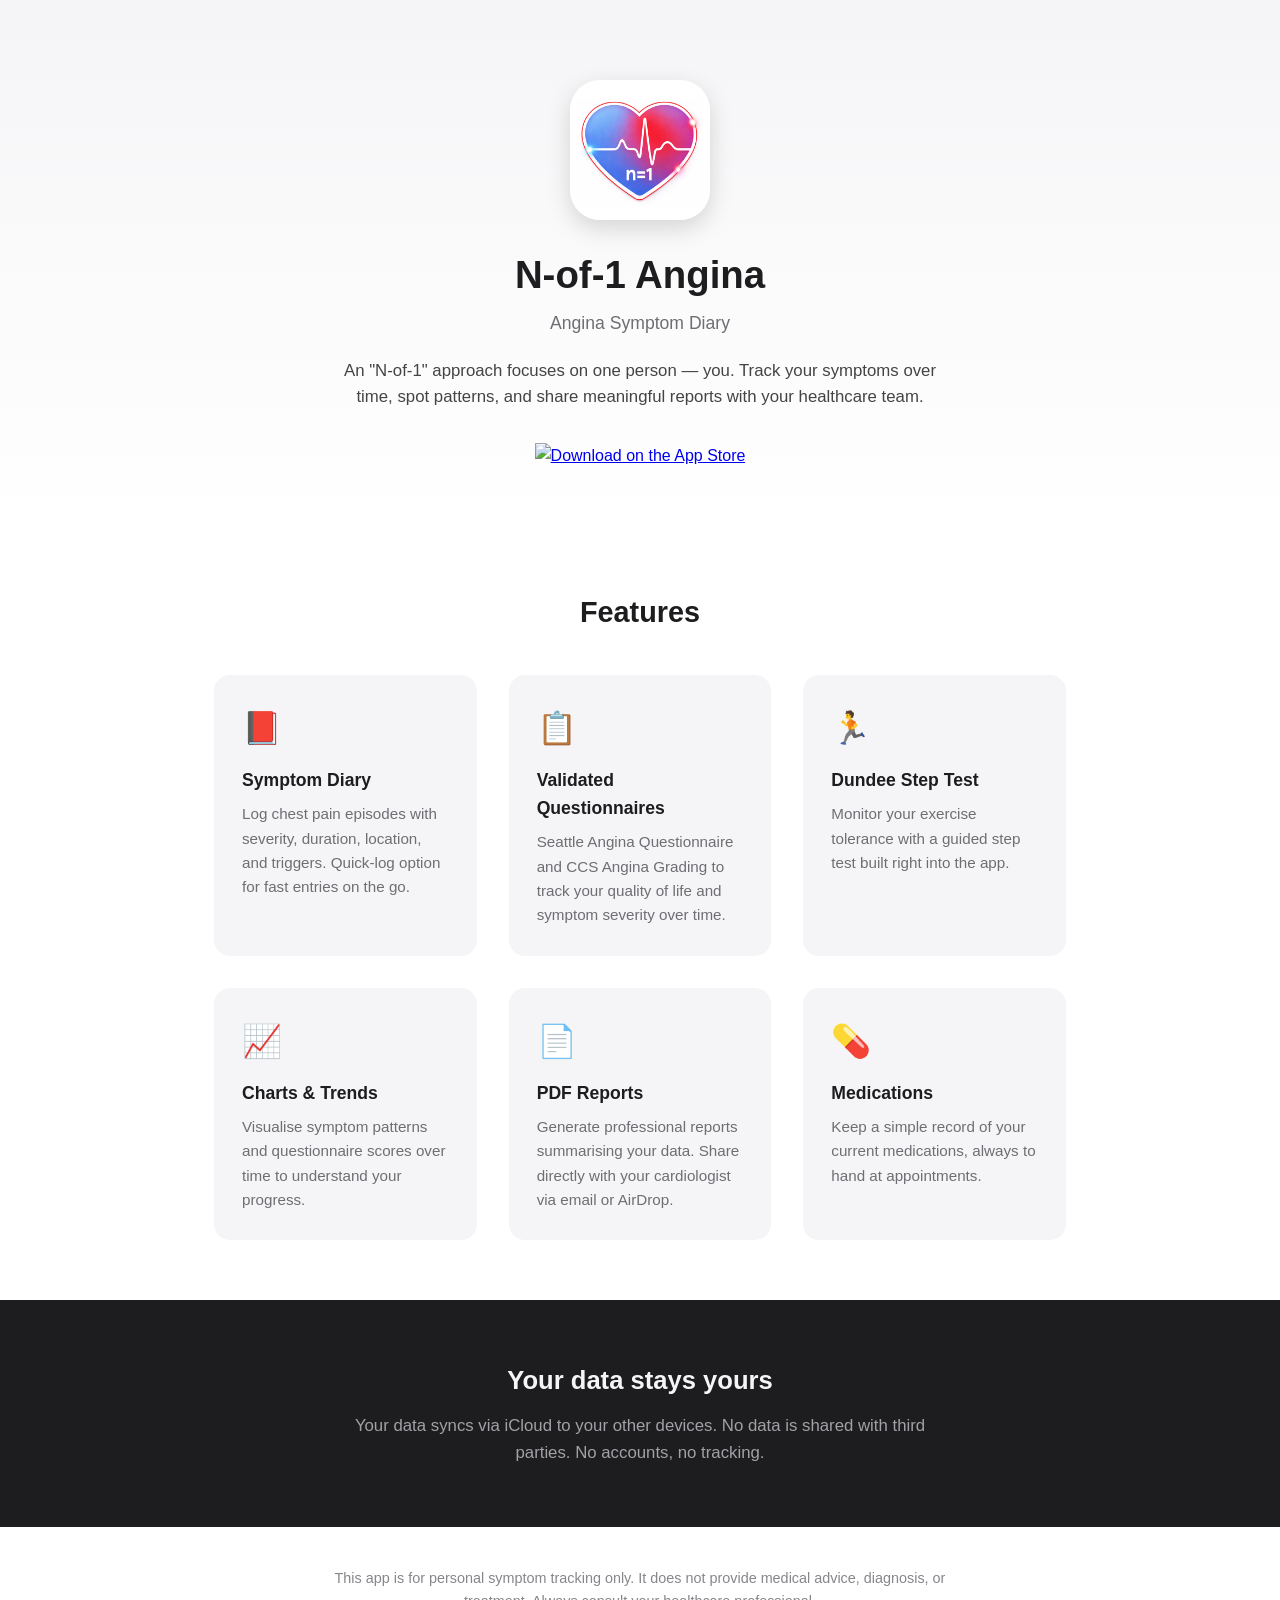
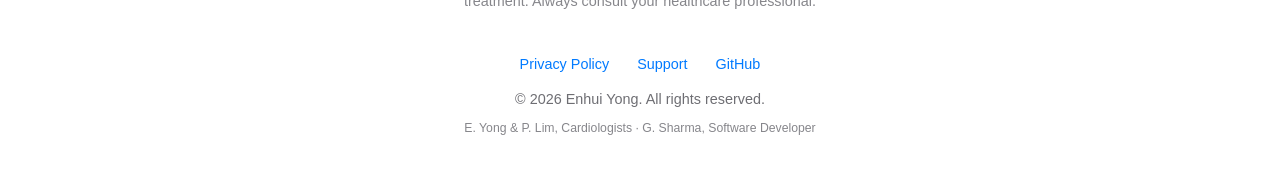
==== docs/index.html @ 5c3c3526 "Add files via upload" ====
<!DOCTYPE html>
<html lang="en">
<head>
    <meta charset="UTF-8">
    <meta name="viewport" content="width=device-width, initial-scale=1.0">
    <title>N-of-1 Angina — Angina Symptom Diary for iOS</title>
    <style>
        * { margin: 0; padding: 0; box-sizing: border-box; }
        body { font-family: -apple-system, BlinkMacSystemFont, "Segoe UI", Roboto, sans-serif; color: #1d1d1f; line-height: 1.6; }

        /* Hero */
        .hero {
            text-align: center;
            padding: 80px 24px 60px;
            background: linear-gradient(180deg, #f5f5f7 0%, #fff 100%);
        }
        .hero .icon {
            width: 140px; height: 140px;
            border-radius: 30px;
            margin: 0 auto 24px;
            overflow: hidden;
            box-shadow: 0 8px 24px rgba(0, 0, 0, 0.15);
        }
        .hero .icon img { width: 100%; height: 100%; object-fit: cover; }
        .hero h1 { font-size: 2.4em; font-weight: 700; margin-bottom: 4px; }
        .hero .tagline { font-size: 1.1em; color: #6e6e73; margin-bottom: 20px; }
        .hero .about { font-size: 1.05em; color: #444; margin-bottom: 32px; max-width: 600px; margin-left: auto; margin-right: auto; }
        .app-store-badge { height: 54px; }
        .app-store-badge img { height: 54px; }

        /* Features */
        .features {
            max-width: 900px;
            margin: 0 auto;
            padding: 60px 24px;
        }
        .features h2 {
            text-align: center;
            font-size: 1.8em;
            margin-bottom: 40px;
        }
        .feature-grid {
            display: grid;
            grid-template-columns: repeat(auto-fit, minmax(250px, 1fr));
            gap: 32px;
        }
        .feature-card {
            background: #f5f5f7;
            border-radius: 16px;
            padding: 28px;
        }
        .feature-card .feature-icon {
            font-size: 2em;
            margin-bottom: 12px;
        }
        .feature-card h3 {
            font-size: 1.1em;
            margin-bottom: 8px;
        }
        .feature-card p {
            font-size: 0.95em;
            color: #6e6e73;
        }

        /* Privacy banner */
        .privacy-section {
            background: #1d1d1f;
            color: #f5f5f7;
            text-align: center;
            padding: 60px 24px;
        }
        .privacy-section h2 {
            font-size: 1.6em;
            margin-bottom: 12px;
        }
        .privacy-section p {
            font-size: 1.05em;
            color: #a1a1a6;
            max-width: 600px;
            margin: 0 auto;
        }

        /* Disclaimer */
        .disclaimer {
            text-align: center;
            padding: 40px 24px 20px;
            max-width: 700px;
            margin: 0 auto;
        }
        .disclaimer p {
            font-size: 0.9em;
            color: #86868b;
        }

        /* Footer */
        footer {
            text-align: center;
            padding: 20px 24px 40px;
            color: #6e6e73;
            font-size: 0.9em;
        }
        footer a { color: #007AFF; text-decoration: none; }
        footer a:hover { text-decoration: underline; }
        .footer-links { margin-bottom: 12px; }
        .footer-links a { margin: 0 12px; }
        .credits { font-size: 0.85em; color: #86868b; margin-top: 8px; }
    </style>
</head>
<body>

    <!-- Hero -->
    <section class="hero">
        <div class="icon">
            <img src="app-icon.png" alt="N-of-1 Angina app icon">
        </div>
        <h1>N-of-1 Angina</h1>
        <p class="tagline">Angina Symptom Diary</p>
        <p class="about">An "N-of-1" approach focuses on one person &mdash; you. Track your symptoms over time, spot patterns, and share meaningful reports with your healthcare team.</p>
        <!-- Replace # with your App Store link once live -->
        <a class="app-store-badge" href="#">
            <img src="https://developer.apple.com/assets/elements/badges/download-on-the-app-store.svg" alt="Download on the App Store">
        </a>
    </section>

    <!-- Features -->
    <section class="features">
        <h2>Features</h2>
        <div class="feature-grid">
            <div class="feature-card">
                <div class="feature-icon">&#128213;</div>
                <h3>Symptom Diary</h3>
                <p>Log chest pain episodes with severity, duration, location, and triggers. Quick-log option for fast entries on the go.</p>
            </div>
            <div class="feature-card">
                <div class="feature-icon">&#128203;</div>
                <h3>Validated Questionnaires</h3>
                <p>Seattle Angina Questionnaire and CCS Angina Grading to track your quality of life and symptom severity over time.</p>
            </div>
            <div class="feature-card">
                <div class="feature-icon">&#127939;</div>
                <h3>Dundee Step Test</h3>
                <p>Monitor your exercise tolerance with a guided step test built right into the app.</p>
            </div>
            <div class="feature-card">
                <div class="feature-icon">&#128200;</div>
                <h3>Charts &amp; Trends</h3>
                <p>Visualise symptom patterns and questionnaire scores over time to understand your progress.</p>
            </div>
            <div class="feature-card">
                <div class="feature-icon">&#128196;</div>
                <h3>PDF Reports</h3>
                <p>Generate professional reports summarising your data. Share directly with your cardiologist via email or AirDrop.</p>
            </div>
            <div class="feature-card">
                <div class="feature-icon">&#128138;</div>
                <h3>Medications</h3>
                <p>Keep a simple record of your current medications, always to hand at appointments.</p>
            </div>
        </div>
    </section>

    <!-- Privacy -->
    <section class="privacy-section">
        <h2>Your data stays yours</h2>
        <p>Your data syncs via iCloud to your other devices. No data is shared with third parties. No accounts, no tracking.</p>
    </section>

    <!-- Disclaimer -->
    <section class="disclaimer">
        <p>This app is for personal symptom tracking only. It does not provide medical advice, diagnosis, or treatment. Always consult your healthcare professional.</p>
    </section>

    <!-- Footer -->
    <footer>
        <div class="footer-links">
            <a href="https://cardiology-in-motion.github.io/nof1-angina/privacy.html">Privacy Policy</a>
            <a href="https://cardiology-in-motion.github.io/nof1-angina/support.html">Support</a>
            <a href="https://github.com/Cardiology-in-Motion/nof1-angina">GitHub</a>
        </div>
        <p>&copy; 2026 Enhui Yong. All rights reserved.</p>
        <p class="credits">E. Yong &amp; P. Lim, Cardiologists &middot; G. Sharma, Software Developer</p>
    </footer>

</body>
</html>
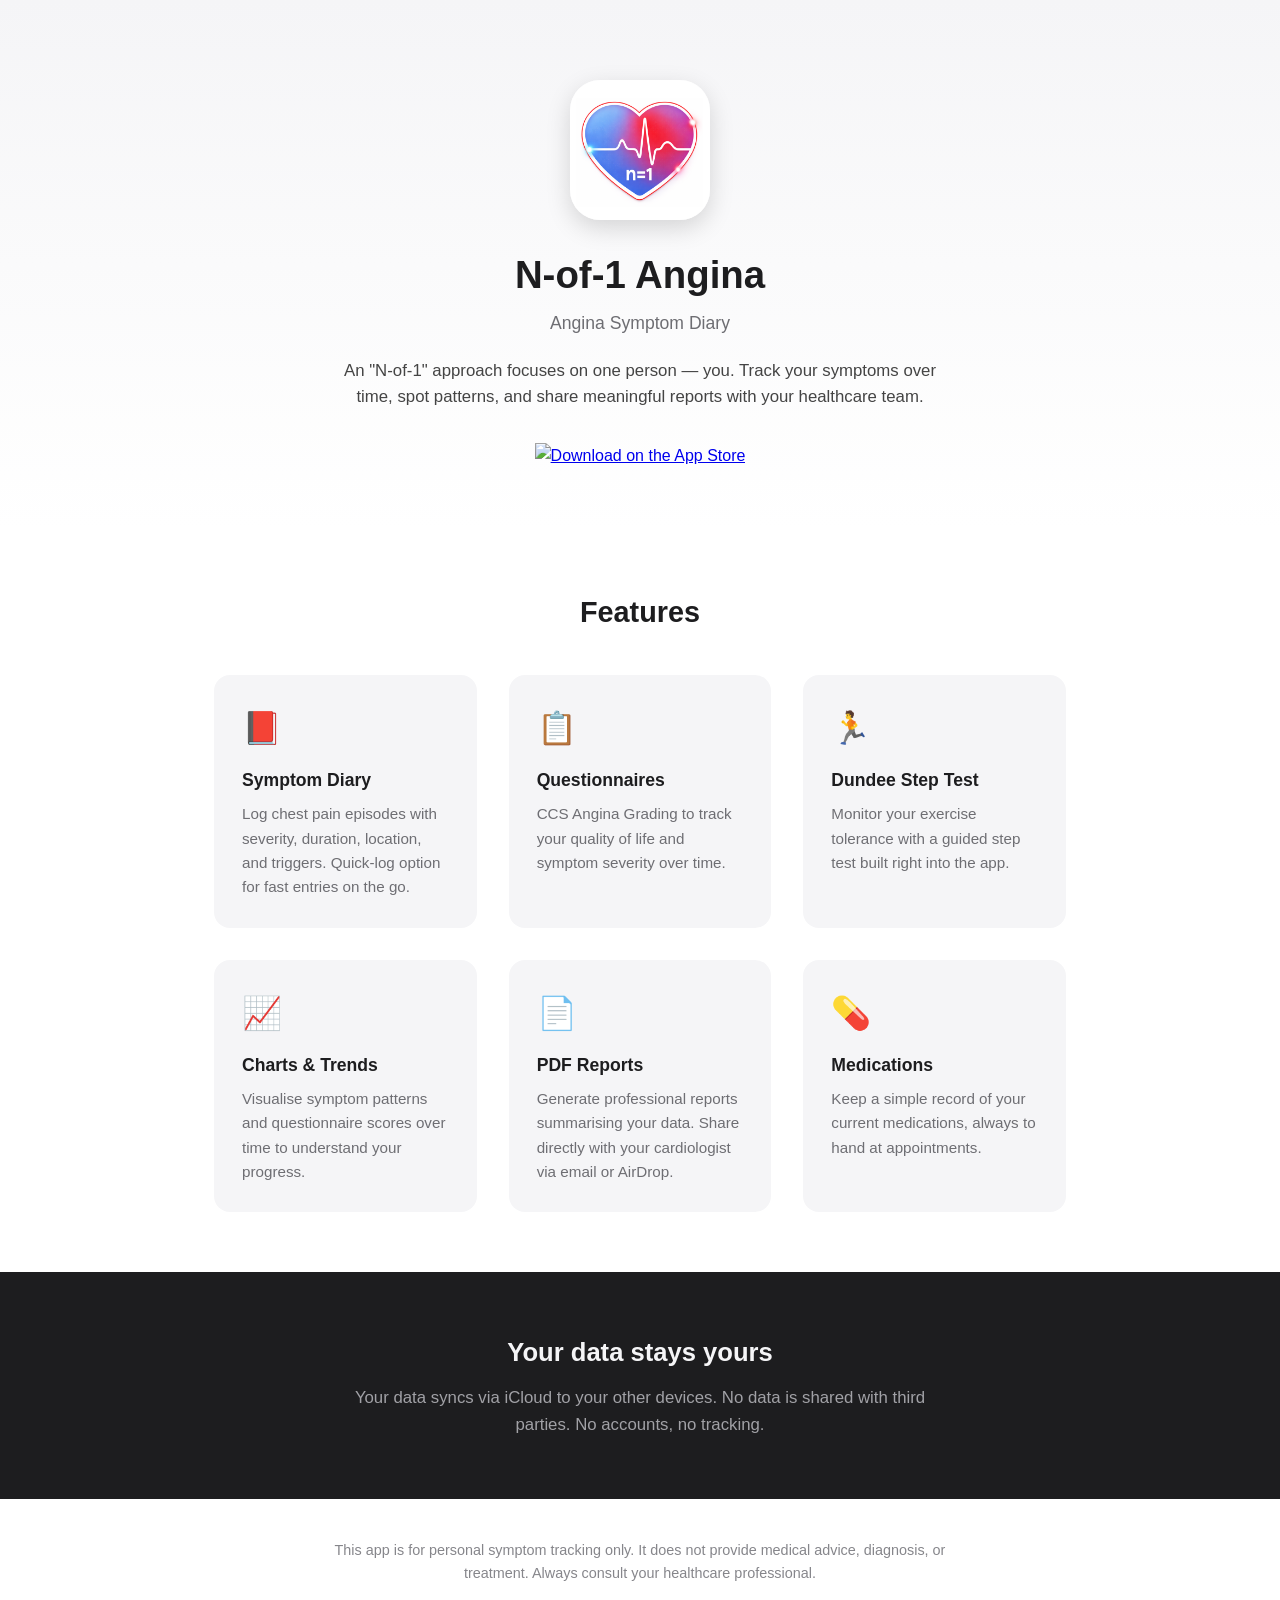
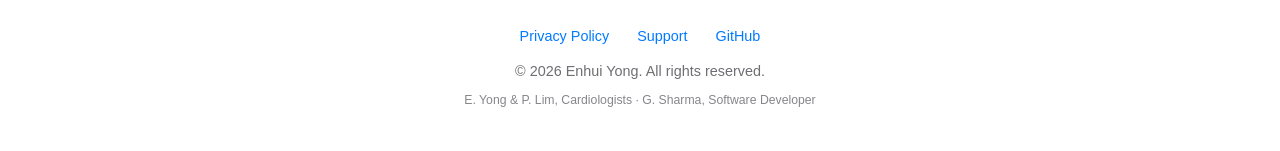
==== commit 6c707f58: "Update index.html" ====
--- a/docs/index.html
+++ b/docs/index.html
@@ -133,8 +133,8 @@
             </div>
             <div class="feature-card">
                 <div class="feature-icon">&#128203;</div>
-                <h3>Validated Questionnaires</h3>
-                <p>Seattle Angina Questionnaire and CCS Angina Grading to track your quality of life and symptom severity over time.</p>
+                <h3>Questionnaires</h3>
+                <p>CCS Angina Grading to track your quality of life and symptom severity over time.</p>
             </div>
             <div class="feature-card">
                 <div class="feature-icon">&#127939;</div>
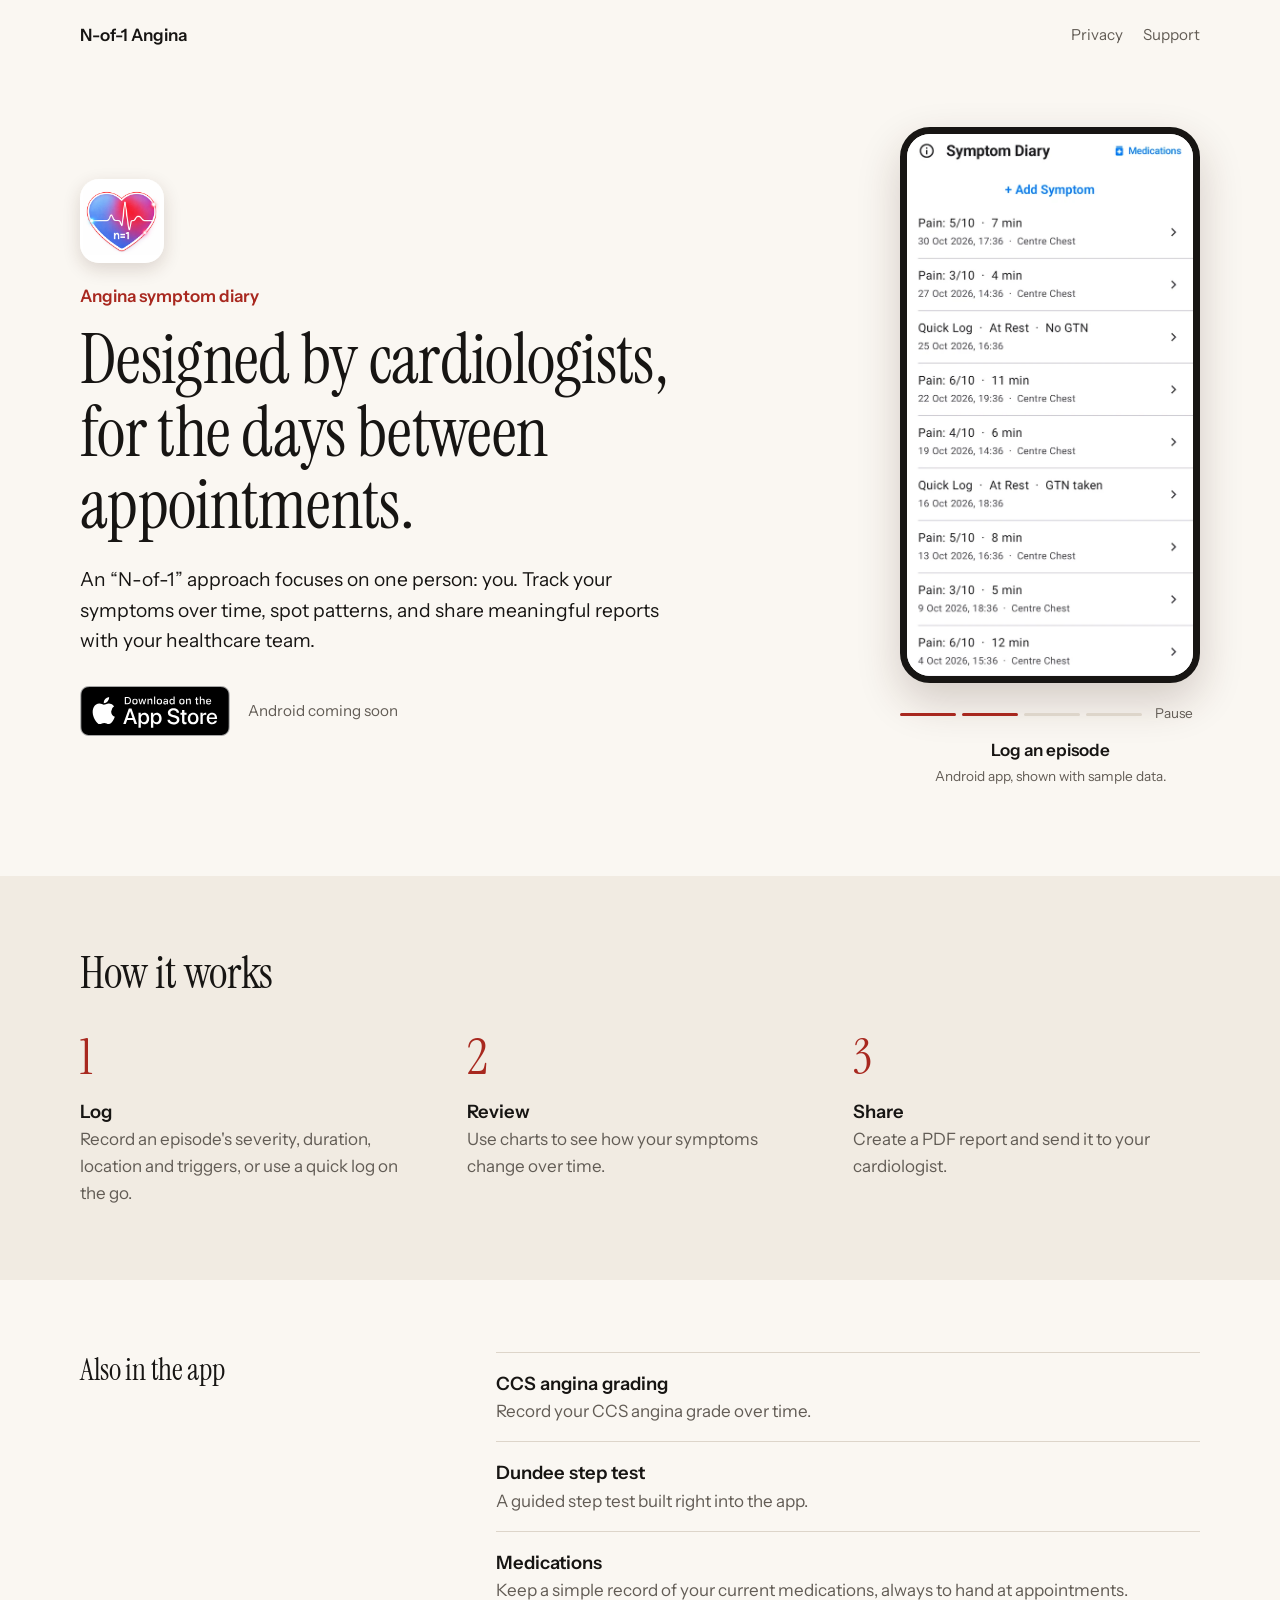
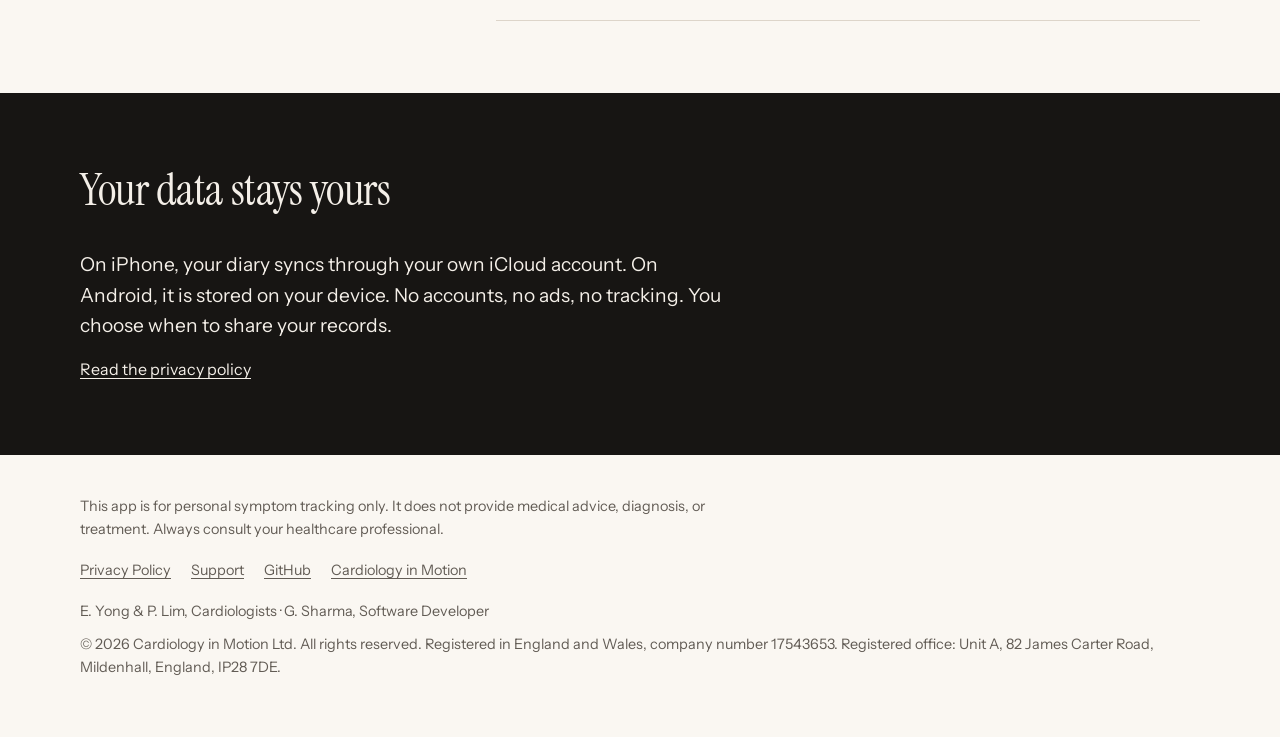
==== commit 876b21bd: "Redesign app site, add company details and email contact Co-Authored-By: Claude Opus 5.5 <noreply@an" ====
--- a/docs/index.html
+++ b/docs/index.html
@@ -1,185 +1,95 @@
-<!DOCTYPE html>
+<!doctype html>
 <html lang="en">
 <head>
-    <meta charset="UTF-8">
-    <meta name="viewport" content="width=device-width, initial-scale=1.0">
-    <title>N-of-1 Angina — Angina Symptom Diary for iOS</title>
-    <style>
-        * { margin: 0; padding: 0; box-sizing: border-box; }
-        body { font-family: -apple-system, BlinkMacSystemFont, "Segoe UI", Roboto, sans-serif; color: #1d1d1f; line-height: 1.6; }
-
-        /* Hero */
-        .hero {
-            text-align: center;
-            padding: 80px 24px 60px;
-            background: linear-gradient(180deg, #f5f5f7 0%, #fff 100%);
-        }
-        .hero .icon {
-            width: 140px; height: 140px;
-            border-radius: 30px;
-            margin: 0 auto 24px;
-            overflow: hidden;
-            box-shadow: 0 8px 24px rgba(0, 0, 0, 0.15);
-        }
-        .hero .icon img { width: 100%; height: 100%; object-fit: cover; }
-        .hero h1 { font-size: 2.4em; font-weight: 700; margin-bottom: 4px; }
-        .hero .tagline { font-size: 1.1em; color: #6e6e73; margin-bottom: 20px; }
-        .hero .about { font-size: 1.05em; color: #444; margin-bottom: 32px; max-width: 600px; margin-left: auto; margin-right: auto; }
-        .app-store-badge { height: 54px; }
-        .app-store-badge img { height: 54px; }
-
-        /* Features */
-        .features {
-            max-width: 900px;
-            margin: 0 auto;
-            padding: 60px 24px;
-        }
-        .features h2 {
-            text-align: center;
-            font-size: 1.8em;
-            margin-bottom: 40px;
-        }
-        .feature-grid {
-            display: grid;
-            grid-template-columns: repeat(auto-fit, minmax(250px, 1fr));
-            gap: 32px;
-        }
-        .feature-card {
-            background: #f5f5f7;
-            border-radius: 16px;
-            padding: 28px;
-        }
-        .feature-card .feature-icon {
-            font-size: 2em;
-            margin-bottom: 12px;
-        }
-        .feature-card h3 {
-            font-size: 1.1em;
-            margin-bottom: 8px;
-        }
-        .feature-card p {
-            font-size: 0.95em;
-            color: #6e6e73;
-        }
-
-        /* Privacy banner */
-        .privacy-section {
-            background: #1d1d1f;
-            color: #f5f5f7;
-            text-align: center;
-            padding: 60px 24px;
-        }
-        .privacy-section h2 {
-            font-size: 1.6em;
-            margin-bottom: 12px;
-        }
-        .privacy-section p {
-            font-size: 1.05em;
-            color: #a1a1a6;
-            max-width: 600px;
-            margin: 0 auto;
-        }
-
-        /* Disclaimer */
-        .disclaimer {
-            text-align: center;
-            padding: 40px 24px 20px;
-            max-width: 700px;
-            margin: 0 auto;
-        }
-        .disclaimer p {
-            font-size: 0.9em;
-            color: #86868b;
-        }
-
-        /* Footer */
-        footer {
-            text-align: center;
-            padding: 20px 24px 40px;
-            color: #6e6e73;
-            font-size: 0.9em;
-        }
-        footer a { color: #007AFF; text-decoration: none; }
-        footer a:hover { text-decoration: underline; }
-        .footer-links { margin-bottom: 12px; }
-        .footer-links a { margin: 0 12px; }
-        .credits { font-size: 0.85em; color: #86868b; margin-top: 8px; }
-    </style>
+  <meta charset="utf-8">
+  <meta name="viewport" content="width=device-width, initial-scale=1">
+  <title>N-of-1 Angina — Angina Symptom Diary</title>
+  <meta name="description" content="An angina symptom diary designed by cardiologists. Track your symptoms, spot patterns, and share a clear report with your healthcare team.">
+  <meta name="theme-color" content="#faf7f2" media="(prefers-color-scheme: light)">
+  <meta name="theme-color" content="#151311" media="(prefers-color-scheme: dark)">
+  <link rel="icon" type="image/png" href="assets/favicon.png">
+  <link rel="apple-touch-icon" href="assets/apple-touch-icon.png">
+  <link rel="preload" href="assets/fonts/instrument-serif.woff2" as="font" type="font/woff2" crossorigin>
+  <link rel="stylesheet" href="assets/site.css">
 </head>
 <body>
+  <a class="skip" href="#main">Skip to content</a>
 
-    <!-- Hero -->
-    <section class="hero">
-        <div class="icon">
-            <img src="app-icon.png" alt="N-of-1 Angina app icon">
+  <header class="bar wrap">
+    <a class="name" href="./">N-of-1 Angina</a>
+    <nav aria-label="Main">
+      <a href="privacy.html">Privacy</a>
+      <a href="support.html">Support</a>
+    </nav>
+  </header>
+
+  <main id="main">
+    <section class="hero wrap">
+      <div>
+        <img class="hero-icon" src="assets/app-icon-560.png" width="84" height="84" alt="N-of-1 Angina app icon: a heart with a heartbeat line, marked n=1">
+        <p class="eyebrow">Angina symptom diary</p>
+        <h1>Designed by cardiologists, for the days between appointments.</h1>
+        <p class="lede">An “N-of-1” approach focuses on one person: you. Track your symptoms over time, spot patterns, and share meaningful reports with your healthcare team.</p>
+        <div class="actions">
+          <a href="https://apps.apple.com/app/id6759605018"><img class="badge" src="assets/app-store-badge.svg" width="150" height="50" alt="Download on the App Store"></a>
+          <span class="soon">Android coming soon</span>
         </div>
-        <h1>N-of-1 Angina</h1>
-        <p class="tagline">Angina Symptom Diary</p>
-        <p class="about">An "N-of-1" approach focuses on one person &mdash; you. Track your symptoms over time, spot patterns, and share meaningful reports with your healthcare team.</p>
-        <!-- Replace # with your App Store link once live -->
-        <a class="app-store-badge" href="#">
-            <img src="https://developer.apple.com/assets/elements/badges/download-on-the-app-store.svg" alt="Download on the App Store">
-        </a>
+      </div>
+      <div class="gallery">
+        <div class="phone">
+          <div class="slides" tabindex="0" role="group" aria-label="App screens">
+            <img src="assets/screens/diary.webp" width="600" height="1137" data-caption="Your symptom diary" alt="The Symptom Diary screen, listing episodes with pain score, duration and location">
+            <img src="assets/screens/add-symptom.webp" width="600" height="1137" data-caption="Log an episode" alt="The Add Symptom screen, with choices for severity, location and quality of pain">
+            <img src="assets/screens/charts.webp" width="600" height="1137" data-caption="See your symptom trends" alt="The Symptom Trends screen, with charts of episodes per week and pain severity">
+            <img src="assets/screens/report.webp" width="600" height="1137" data-caption="Share a PDF report" alt="A PDF symptom report with a summary, medications and diary entries">
+          </div>
+        </div>
+        <div class="controls"><button class="toggle" type="button">Pause</button></div>
+        <p class="slide-caption">Your symptom diary</p>
+        <p class="caption">Android app, shown with sample data.</p>
+      </div>
     </section>
 
-    <!-- Features -->
-    <section class="features">
-        <h2>Features</h2>
-        <div class="feature-grid">
-            <div class="feature-card">
-                <div class="feature-icon">&#128213;</div>
-                <h3>Symptom Diary</h3>
-                <p>Log chest pain episodes with severity, duration, location, and triggers. Quick-log option for fast entries on the go.</p>
-            </div>
-            <div class="feature-card">
-                <div class="feature-icon">&#128203;</div>
-                <h3>Questionnaires</h3>
-                <p>CCS Angina Grading to track your quality of life and symptom severity over time.</p>
-            </div>
-            <div class="feature-card">
-                <div class="feature-icon">&#127939;</div>
-                <h3>Dundee Step Test</h3>
-                <p>Monitor your exercise tolerance with a guided step test built right into the app.</p>
-            </div>
-            <div class="feature-card">
-                <div class="feature-icon">&#128200;</div>
-                <h3>Charts &amp; Trends</h3>
-                <p>Visualise symptom patterns and questionnaire scores over time to understand your progress.</p>
-            </div>
-            <div class="feature-card">
-                <div class="feature-icon">&#128196;</div>
-                <h3>PDF Reports</h3>
-                <p>Generate professional reports summarising your data. Share directly with your cardiologist via email or AirDrop.</p>
-            </div>
-            <div class="feature-card">
-                <div class="feature-icon">&#128138;</div>
-                <h3>Medications</h3>
-                <p>Keep a simple record of your current medications, always to hand at appointments.</p>
-            </div>
-        </div>
+    <section class="steps" aria-labelledby="steps-title">
+      <div class="wrap">
+        <h2 id="steps-title">How it works</h2>
+        <ol>
+          <li><strong>Log</strong> Record an episode's severity, duration, location and triggers, or use a quick log on the go.</li>
+          <li><strong>Review</strong> Use charts to see how your symptoms change over time.</li>
+          <li><strong>Share</strong> Create a PDF report and send it to your cardiologist.</li>
+        </ol>
+      </div>
     </section>
 
-    <!-- Privacy -->
-    <section class="privacy-section">
-        <h2>Your data stays yours</h2>
-        <p>Your data syncs via iCloud to your other devices. No data is shared with third parties. No accounts, no tracking.</p>
+    <section class="wrap split" aria-labelledby="more-title">
+      <h2 id="more-title">Also in the app</h2>
+      <ul class="features">
+        <li><strong>CCS angina grading</strong> Record your CCS angina grade over time.</li>
+        <li><strong>Dundee step test</strong> A guided step test built right into the app.</li>
+        <li><strong>Medications</strong> Keep a simple record of your current medications, always to hand at appointments.</li>
+      </ul>
     </section>
 
-    <!-- Disclaimer -->
-    <section class="disclaimer">
-        <p>This app is for personal symptom tracking only. It does not provide medical advice, diagnosis, or treatment. Always consult your healthcare professional.</p>
+    <section class="privacy" aria-labelledby="privacy-title">
+      <div class="wrap">
+        <h2 id="privacy-title">Your data stays yours</h2>
+        <p>On iPhone, your diary syncs through your own iCloud account. On Android, it is stored on your device. No accounts, no ads, no tracking. You choose when to share your records.</p>
+        <p><a href="privacy.html">Read the privacy policy</a></p>
+      </div>
     </section>
+  </main>
 
-    <!-- Footer -->
-    <footer>
-        <div class="footer-links">
-            <a href="https://cardiology-in-motion.github.io/nof1-angina/privacy.html">Privacy Policy</a>
-            <a href="https://cardiology-in-motion.github.io/nof1-angina/support.html">Support</a>
-            <a href="https://github.com/Cardiology-in-Motion/nof1-angina">GitHub</a>
-        </div>
-        <p>&copy; 2026 Enhui Yong. All rights reserved.</p>
-        <p class="credits">E. Yong &amp; P. Lim, Cardiologists &middot; G. Sharma, Software Developer</p>
-    </footer>
-
+  <footer class="wrap">
+    <p class="disclaimer">This app is for personal symptom tracking only. It does not provide medical advice, diagnosis, or treatment. Always consult your healthcare professional.</p>
+    <p class="footer-links">
+      <a href="privacy.html">Privacy Policy</a>
+      <a href="support.html">Support</a>
+      <a href="https://github.com/Cardiology-in-Motion/nof1-angina">GitHub</a>
+      <a href="https://cardiology-in-motion.github.io/">Cardiology in Motion</a>
+    </p>
+    <p>E. Yong &amp; P. Lim, Cardiologists · G. Sharma, Software Developer</p>
+    <p class="legal">© 2026 Cardiology in Motion Ltd. All rights reserved. Registered in England and Wales, company number 17543653. Registered office: Unit A, 82 James Carter Road, Mildenhall, England, IP28 7DE.</p>
+  </footer>
+  <script src="assets/gallery.js"></script>
 </body>
 </html>
--- a/docs/assets/site.css
+++ b/docs/assets/site.css
@@ -0,0 +1,137 @@
+@font-face {
+  font-family: "Instrument Serif";
+  src: url("fonts/instrument-serif.woff2") format("woff2");
+  font-display: swap;
+}
+@font-face {
+  font-family: "Instrument Sans";
+  src: url("fonts/instrument-sans.woff2") format("woff2");
+  font-weight: 400 700;
+  font-display: swap;
+}
+
+:root {
+  color-scheme: light dark;
+  --paper: #faf7f2;
+  --panel: #f1ebe2;
+  --ink: #171513;
+  --muted: #625c55;
+  --line: #ddd5ca;
+  --accent: #a8281f;
+  --band: #171513;
+  --on-band: #f4efe8;
+}
+@media (prefers-color-scheme: dark) {
+  :root {
+    --paper: #151311;
+    --panel: #1f1c19;
+    --ink: #f4efe8;
+    --muted: #aaa298;
+    --line: #38332e;
+    --accent: #f0857a;
+    --band: #2a2520;
+  }
+}
+
+* { box-sizing: border-box; }
+body {
+  margin: 0;
+  background: var(--paper);
+  color: var(--ink);
+  font: 400 1.0625rem/1.6 "Instrument Sans", -apple-system, BlinkMacSystemFont, "Segoe UI", Roboto, sans-serif;
+  -webkit-font-smoothing: antialiased;
+  overflow-wrap: anywhere;
+}
+h1, h2 { font-family: "Instrument Serif", Georgia, serif; font-weight: 400; letter-spacing: -0.01em; }
+img { display: block; max-width: 100%; height: auto; }
+a { color: inherit; text-underline-offset: 3px; }
+a:hover { color: var(--accent); }
+:focus-visible { outline: 2px solid var(--accent); outline-offset: 3px; border-radius: 2px; }
+
+/* Home page */
+.wrap { width: min(1120px, 100% - 32px); margin-inline: auto; }
+@media (min-width: 720px) { .wrap { width: min(1120px, 100% - 80px); } }
+
+.skip { position: absolute; left: -999px; }
+.skip:focus { left: 16px; top: 16px; padding: 8px 12px; background: var(--ink); color: var(--paper); z-index: 1; }
+
+.bar { display: flex; justify-content: space-between; align-items: center; gap: 16px; padding-block: 22px; }
+.name { font-weight: 600; text-decoration: none; }
+.bar nav { display: flex; gap: 20px; font-size: 0.95rem; }
+.bar nav a { text-decoration: none; color: var(--muted); }
+.bar nav a:hover { color: var(--accent); }
+
+.hero {
+  display: grid;
+  grid-template-columns: 1.5fr 1fr;
+  align-items: center;
+  gap: 56px;
+  padding-block: 56px 88px;
+}
+.eyebrow { margin: 0 0 14px; color: var(--accent); font-weight: 600; }
+.hero h1 { margin: 0; font-size: clamp(2.6rem, 5.4vw, 4.4rem); line-height: 1.05; text-wrap: balance; }
+.lede { margin: 22px 0 0; font-size: 1.2rem; max-width: 32em; }
+.actions { display: flex; flex-wrap: wrap; align-items: center; gap: 12px 18px; margin-top: 30px; }
+.badge { width: 150px; height: 50px; }
+.soon { color: var(--muted); font-size: 0.95rem; }
+.hero-icon { width: 84px; border-radius: 22.5%; margin-bottom: 20px; box-shadow: 0 6px 18px rgba(60, 30, 20, 0.16); }
+.gallery { width: min(300px, 100%); justify-self: end; text-align: center; }
+.phone { overflow: hidden; background: #fff; border: 7px solid #171513; border-radius: 30px; box-shadow: 0 18px 44px rgba(60, 30, 20, 0.2); }
+.slides { display: flex; overflow-x: auto; scroll-snap-type: x mandatory; scrollbar-width: none; }
+.slides::-webkit-scrollbar { display: none; }
+.slides img { flex: 0 0 100%; width: 100%; scroll-snap-align: start; }
+.controls { display: none; align-items: center; gap: 6px; margin-top: 12px; }
+.gallery.ready .controls { display: flex; }
+.segment { flex: 1; padding: 12px 0; border: 0; background: none; cursor: pointer; }
+.segment span { display: block; height: 3px; border-radius: 2px; background: linear-gradient(var(--accent), var(--accent)) no-repeat left / 0 100%, var(--line); }
+.segment.done span { background-size: 100% 100%; }
+.segment.active span { animation: fill 4.5s linear forwards; }
+.gallery.paused .segment.active span { animation-play-state: paused; }
+@keyframes fill { from { background-size: 0 100%, auto; } to { background-size: 100% 100%, auto; } }
+.toggle { min-width: 52px; padding: 8px 4px; border: 0; background: none; color: var(--muted); font: inherit; font-size: 0.85rem; cursor: pointer; }
+.toggle:hover { color: var(--accent); }
+.slide-caption { margin: 4px 0 0; font-weight: 600; }
+.caption { margin: 2px 0 0; color: var(--muted); font-size: 0.85rem; }
+
+.steps { background: var(--panel); padding-block: 72px; }
+.steps h2, .privacy h2 { margin: 0 0 32px; font-size: clamp(2rem, 4vw, 2.8rem); line-height: 1.15; }
+.steps ol { display: grid; grid-template-columns: repeat(3, 1fr); gap: 40px; margin: 0; padding: 0; list-style: none; counter-reset: step; color: var(--muted); }
+.steps li { counter-increment: step; }
+.steps li::before { content: counter(step); display: block; font: 400 3.2rem/1 "Instrument Serif", Georgia, serif; color: var(--accent); margin-bottom: 14px; }
+.steps strong, .features strong { display: block; font-weight: 600; color: var(--ink); font-size: 1.15rem; }
+
+.split { display: grid; grid-template-columns: 1fr 2fr; gap: 16px 64px; padding-block: 72px; }
+.split h2 { margin: 0; font-size: 1.9rem; line-height: 1.2; }
+.features { margin: 0; padding: 0; list-style: none; color: var(--muted); }
+.features li { padding-block: 16px; border-top: 1px solid var(--line); }
+.features li:last-child { border-bottom: 1px solid var(--line); }
+
+.privacy { background: var(--band); color: var(--on-band); padding-block: 72px; }
+.privacy p { margin: 0 0 16px; max-width: 34em; font-size: 1.2rem; }
+.privacy p:last-child { margin-bottom: 0; font-size: 1rem; }
+
+footer { padding-block: 40px 48px; color: var(--muted); font-size: 0.9rem; }
+footer p { margin: 0 0 10px; }
+.disclaimer { max-width: 44em; }
+.footer-links { display: flex; flex-wrap: wrap; gap: 6px 20px; margin-block: 18px; }
+
+@media (max-width: 820px) {
+  .hero { grid-template-columns: 1fr; gap: 36px; padding-block: 24px 56px; }
+  .gallery { justify-self: center; width: min(280px, 85%); }
+  .steps, .privacy { padding-block: 56px; }
+  .steps ol, .split { grid-template-columns: 1fr; }
+  .steps ol { gap: 28px; }
+  .split { padding-block: 56px; }
+}
+
+/* Privacy and support pages */
+.doc { max-width: 720px; margin-inline: auto; padding: 32px 16px 48px; }
+.doc h1 { font-size: 2.7rem; line-height: 1.1; margin: 0 0 12px; }
+.doc h2 { font-size: 1.7rem; line-height: 1.2; margin: 1.6em 0 0.3em; }
+.doc h3 { font-size: 1.1rem; font-weight: 600; margin: 1.4em 0 0.2em; }
+.doc a { color: var(--accent); }
+.updated, .nav, .company { color: var(--muted); }
+.updated { font-size: 0.9rem; }
+.app-info { background: var(--panel); padding: 16px 18px; border-radius: 12px; margin-block: 20px 24px; }
+.nav { margin-top: 2.5em; font-size: 0.95rem; }
+.company { font-size: 0.85rem; }
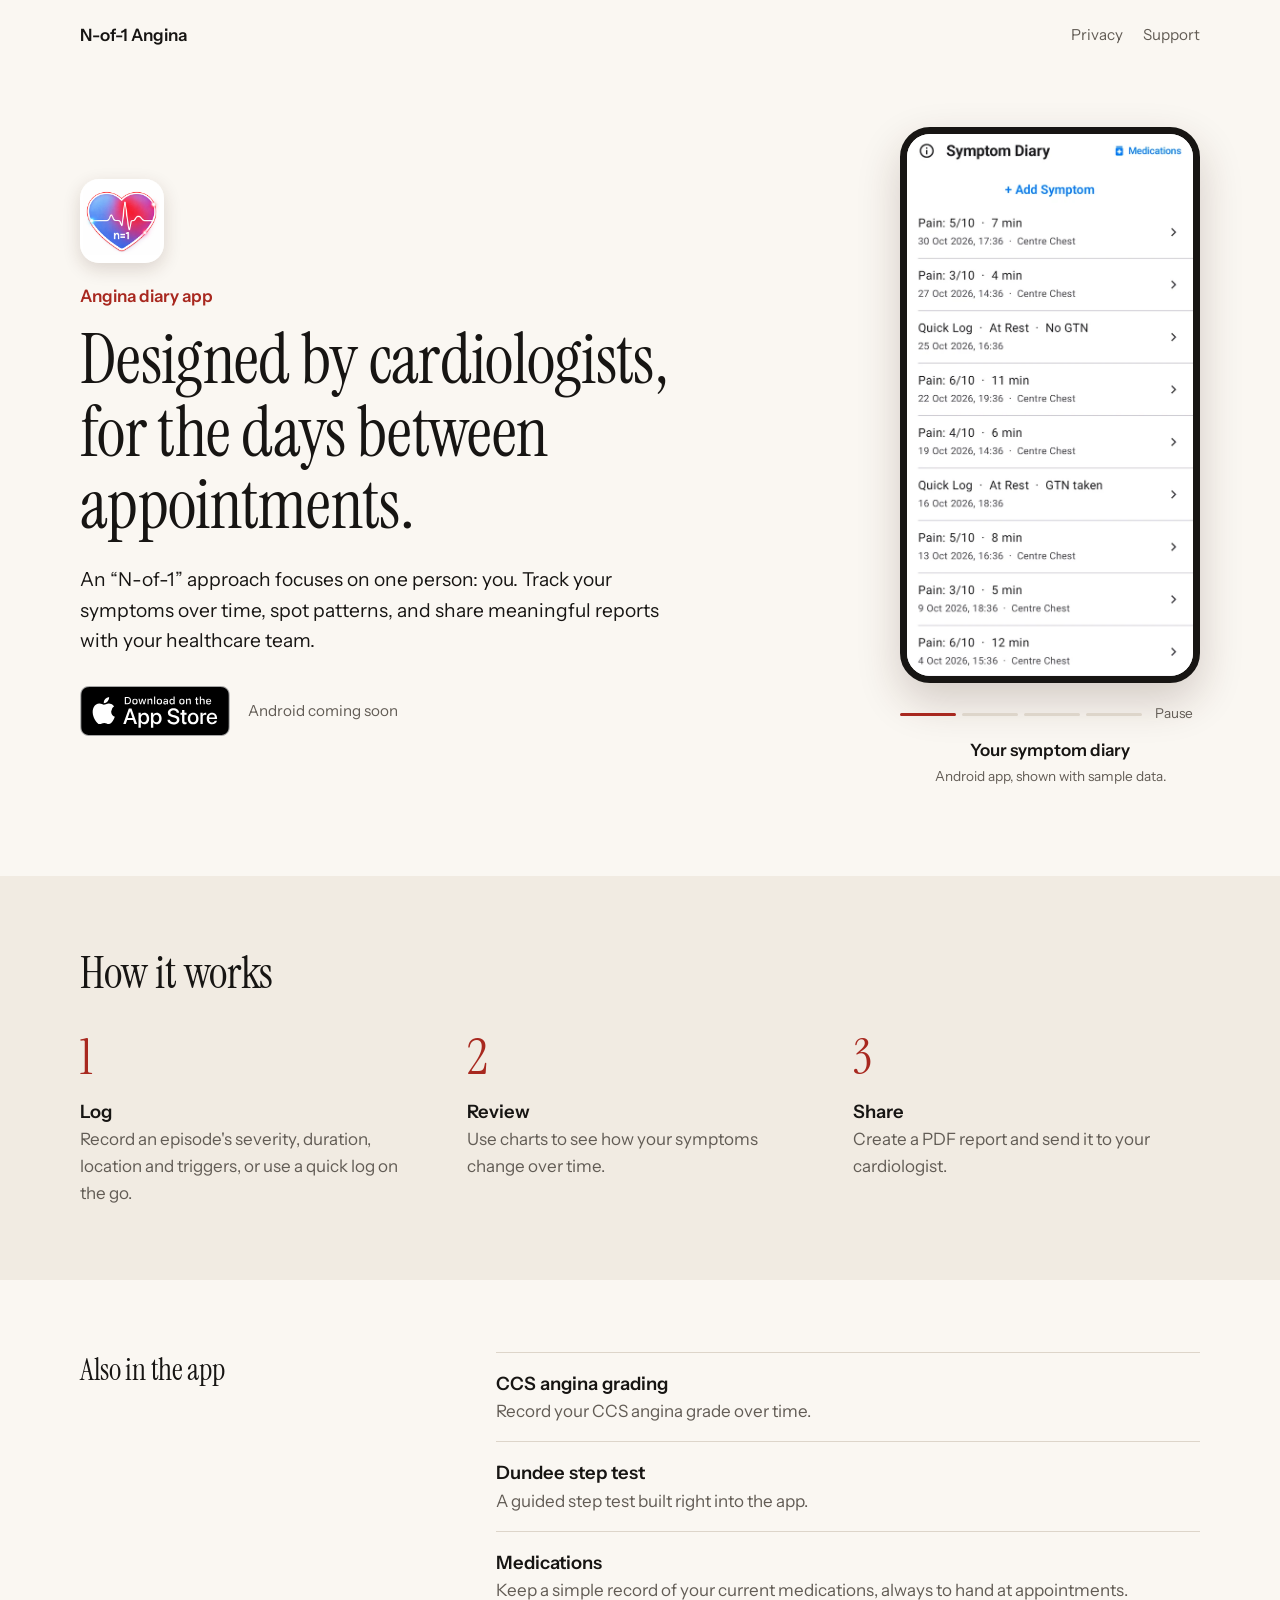
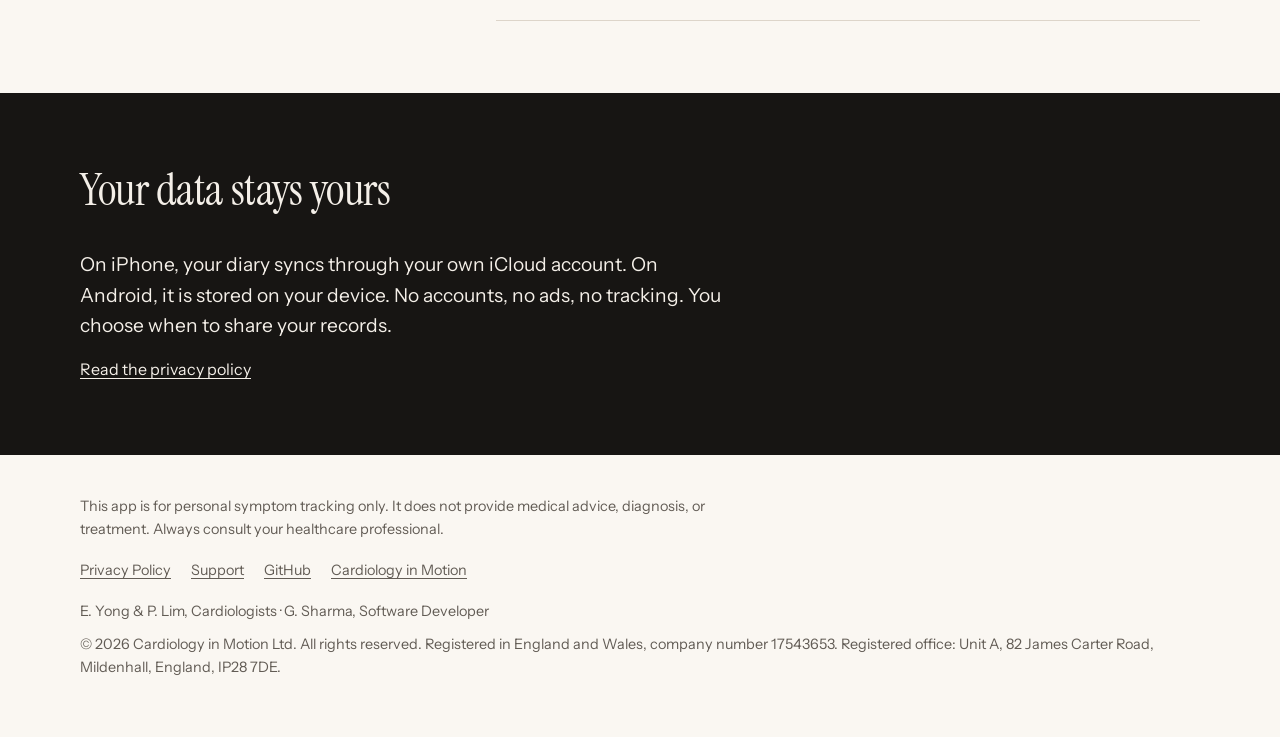
==== commit 5c83a114: "Improve search wording and add app details Co-Authored-By: Claude Opus 5.5 <noreply@anthropic.com>" ====
--- a/docs/index.html
+++ b/docs/index.html
@@ -3,14 +3,39 @@
 <head>
   <meta charset="utf-8">
   <meta name="viewport" content="width=device-width, initial-scale=1">
-  <title>N-of-1 Angina — Angina Symptom Diary</title>
-  <meta name="description" content="An angina symptom diary designed by cardiologists. Track your symptoms, spot patterns, and share a clear report with your healthcare team.">
+  <title>N-of-1 Angina — Angina Diary App for iPhone</title>
+  <meta name="description" content="A free angina diary app for iPhone, designed by cardiologists. Track your angina symptoms, spot patterns, and share a clear report with your healthcare team. Android coming soon.">
   <meta name="theme-color" content="#faf7f2" media="(prefers-color-scheme: light)">
   <meta name="theme-color" content="#151311" media="(prefers-color-scheme: dark)">
+  <link rel="canonical" href="https://cardiology-in-motion.github.io/nof1-angina/">
   <link rel="icon" type="image/png" href="assets/favicon.png">
   <link rel="apple-touch-icon" href="assets/apple-touch-icon.png">
   <link rel="preload" href="assets/fonts/instrument-serif.woff2" as="font" type="font/woff2" crossorigin>
   <link rel="stylesheet" href="assets/site.css">
+  <script type="application/ld+json">
+{
+  "@context": "https://schema.org",
+  "@type": "MobileApplication",
+  "name": "N-of-1 Angina",
+  "description": "An angina diary app for tracking symptoms, spotting patterns and sharing a report with your healthcare team.",
+  "url": "https://cardiology-in-motion.github.io/nof1-angina/",
+  "image": "https://cardiology-in-motion.github.io/nof1-angina/assets/app-icon-560.png",
+  "applicationCategory": "HealthApplication",
+  "operatingSystem": "iOS",
+  "installUrl": "https://apps.apple.com/gb/app/n-of-1-angina/id6759605018",
+  "offers": {
+    "@type": "Offer",
+    "price": "0",
+    "priceCurrency": "GBP"
+  },
+  "publisher": {
+    "@id": "https://cardiology-in-motion.github.io/#organization",
+    "@type": "Organization",
+    "name": "Cardiology in Motion Ltd",
+    "url": "https://cardiology-in-motion.github.io/"
+  }
+}
+  </script>
 </head>
 <body>
   <a class="skip" href="#main">Skip to content</a>
@@ -27,7 +52,7 @@
     <section class="hero wrap">
       <div>
         <img class="hero-icon" src="assets/app-icon-560.png" width="84" height="84" alt="N-of-1 Angina app icon: a heart with a heartbeat line, marked n=1">
-        <p class="eyebrow">Angina symptom diary</p>
+        <p class="eyebrow">Angina diary app</p>
         <h1>Designed by cardiologists, for the days between appointments.</h1>
         <p class="lede">An “N-of-1” approach focuses on one person: you. Track your symptoms over time, spot patterns, and share meaningful reports with your healthcare team.</p>
         <div class="actions">
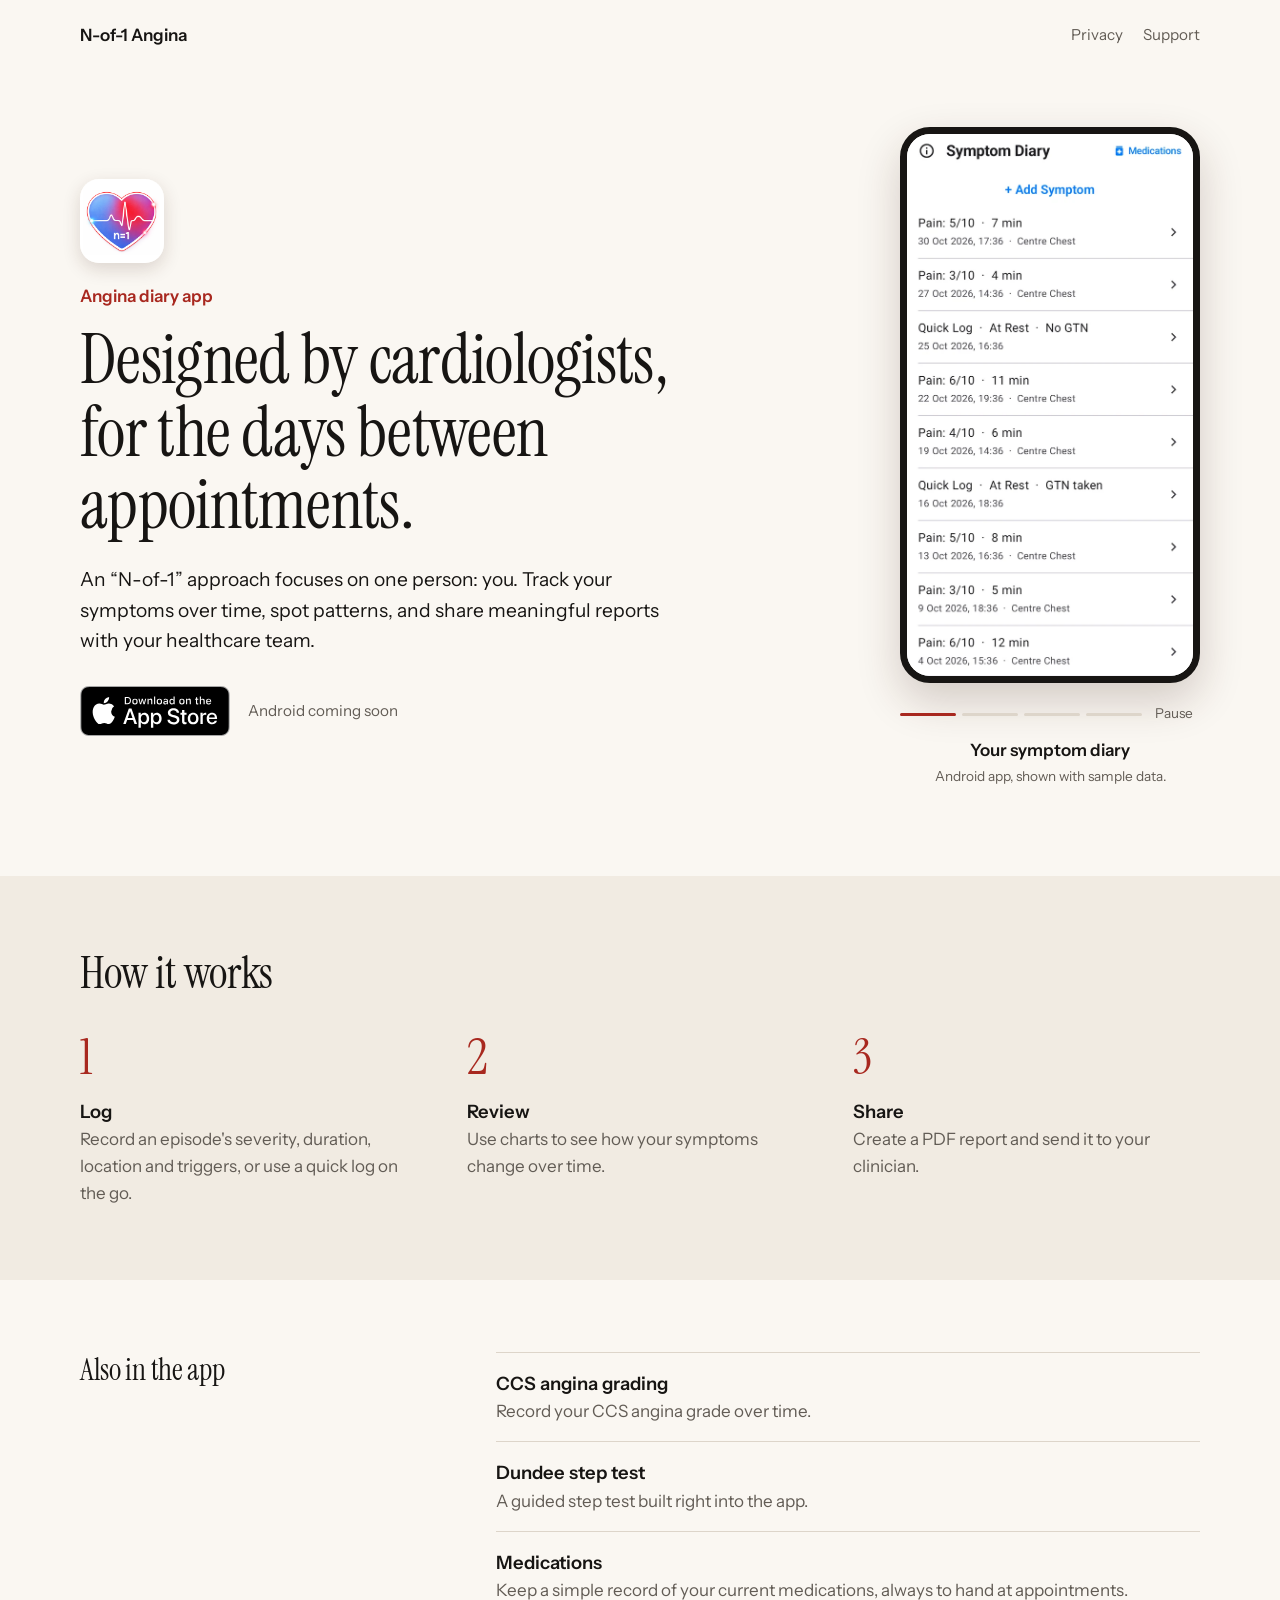
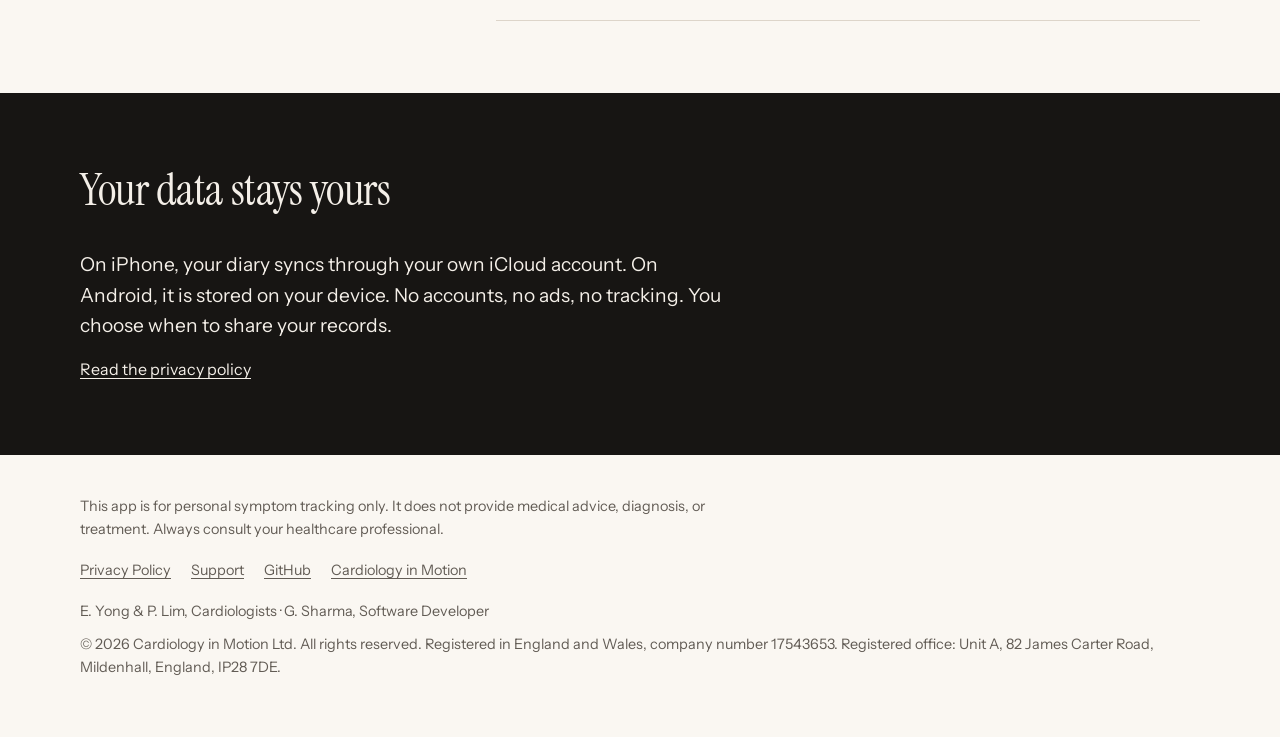
==== commit 6b6cdbe9: "Say clinician instead of cardiologist for sharing reports Co-Authored-By: Claude Opus 5.5 <noreply@a" ====
--- a/docs/index.html
+++ b/docs/index.html
@@ -81,7 +81,7 @@
         <ol>
           <li><strong>Log</strong> Record an episode's severity, duration, location and triggers, or use a quick log on the go.</li>
           <li><strong>Review</strong> Use charts to see how your symptoms change over time.</li>
-          <li><strong>Share</strong> Create a PDF report and send it to your cardiologist.</li>
+          <li><strong>Share</strong> Create a PDF report and send it to your clinician.</li>
         </ol>
       </div>
     </section>
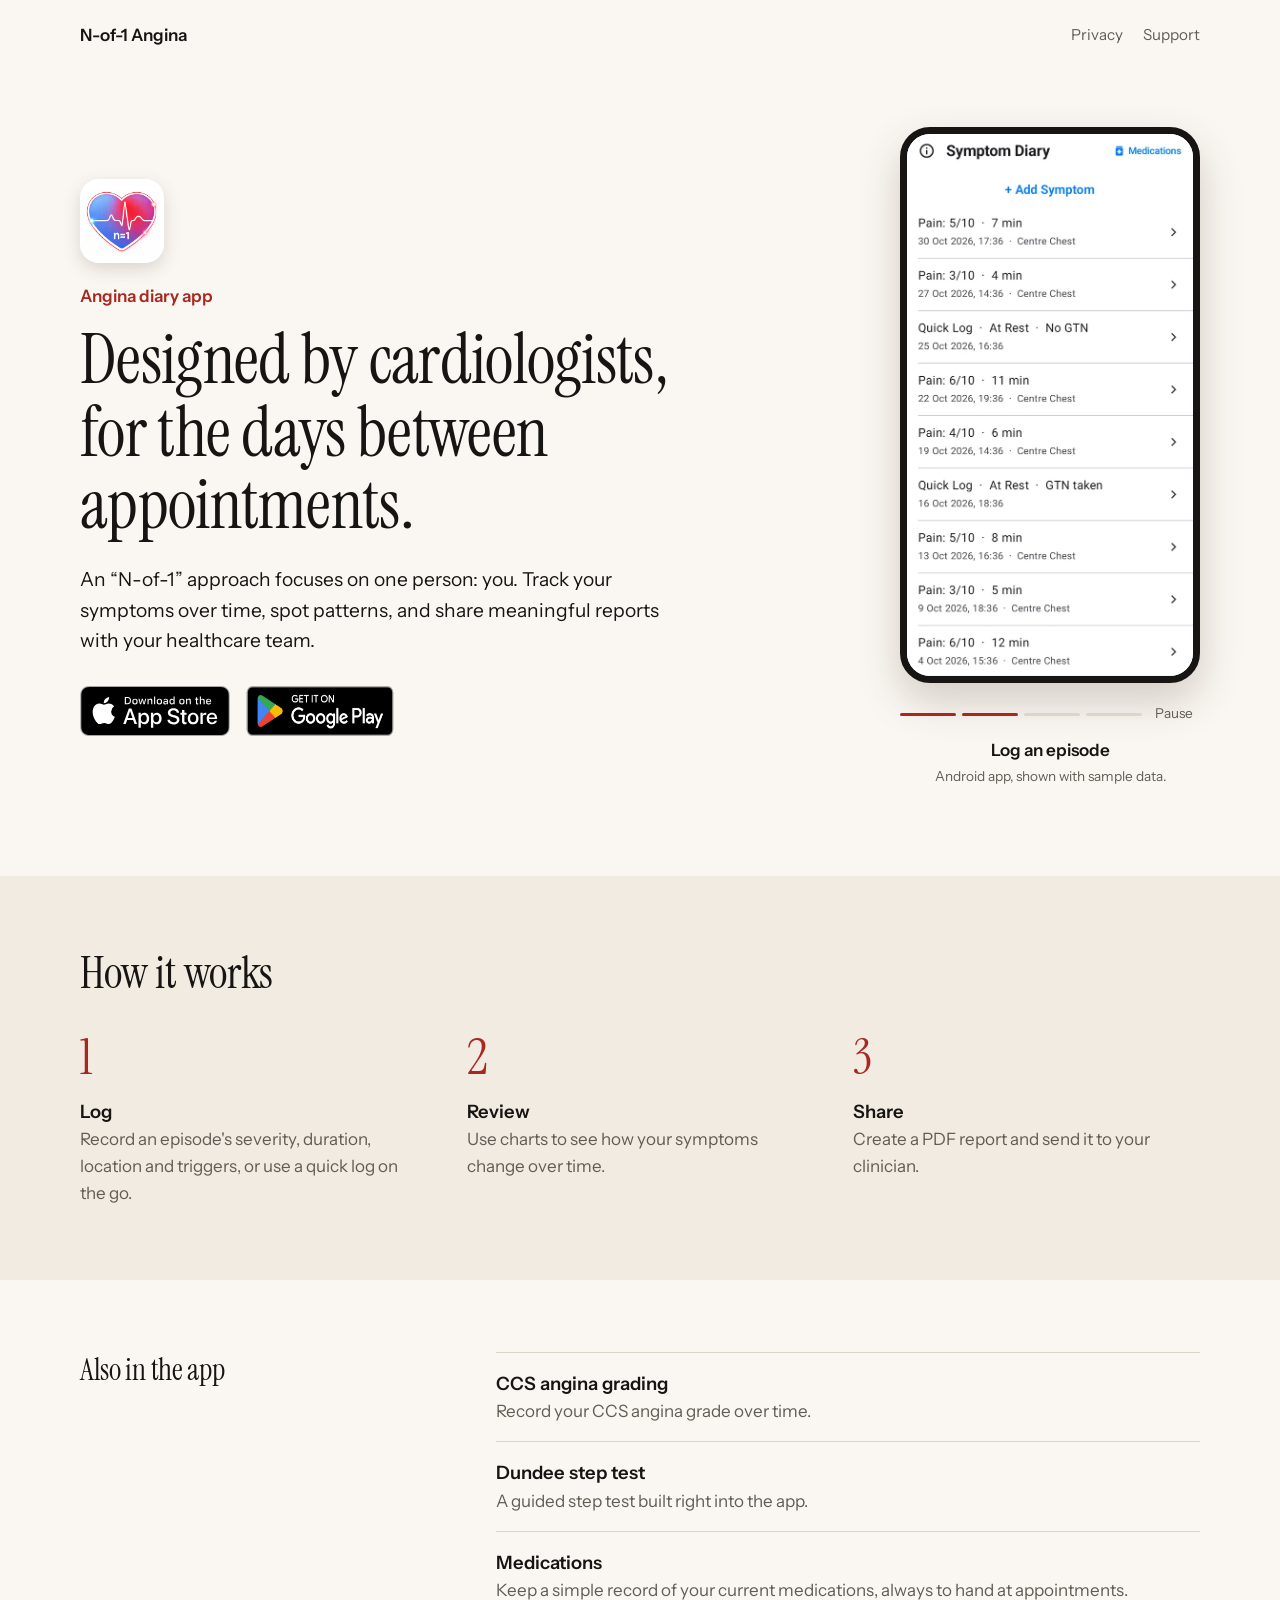
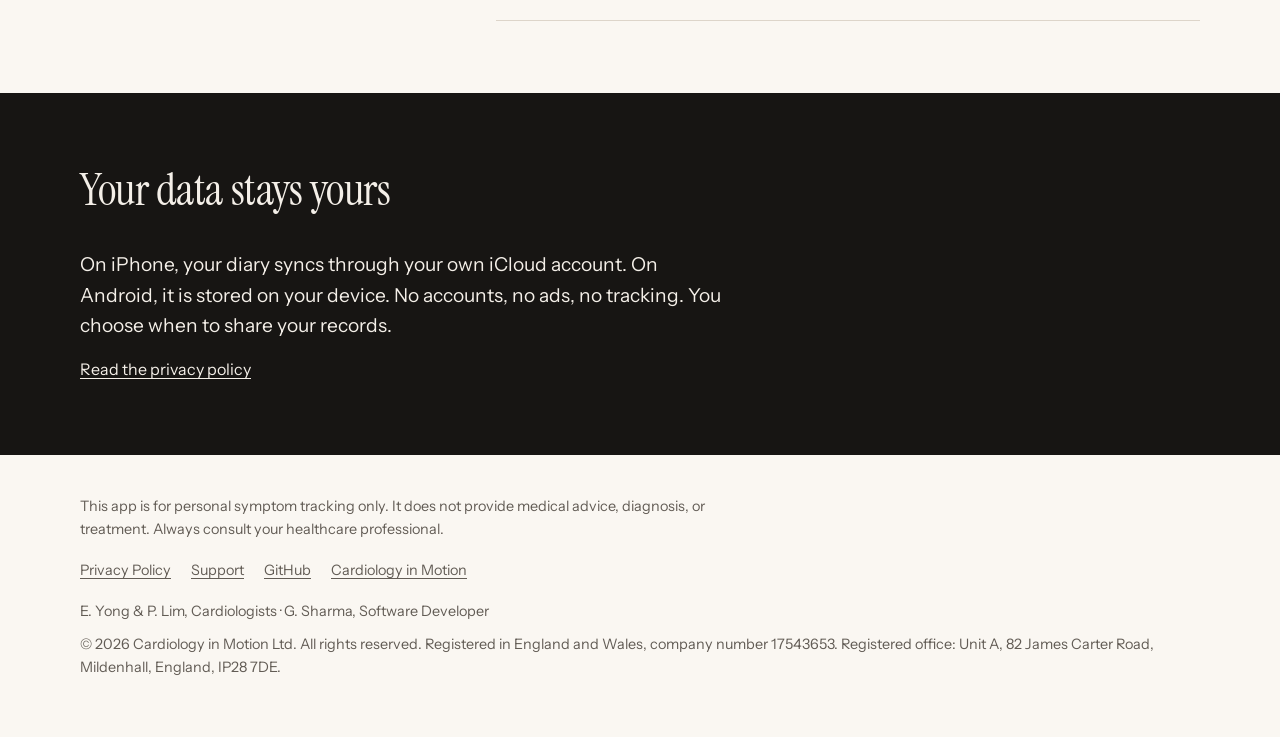
==== commit ae308203: "Add Google Play badge and list Android as available Co-Authored-By: Claude Opus 5.5 <noreply@anthrop" ====
--- a/docs/index.html
+++ b/docs/index.html
@@ -3,8 +3,8 @@
 <head>
   <meta charset="utf-8">
   <meta name="viewport" content="width=device-width, initial-scale=1">
-  <title>N-of-1 Angina — Angina Diary App for iPhone</title>
-  <meta name="description" content="A free angina diary app for iPhone, designed by cardiologists. Track your angina symptoms, spot patterns, and share a clear report with your healthcare team. Android coming soon.">
+  <title>N-of-1 Angina — Angina Diary App for iPhone and Android</title>
+  <meta name="description" content="A free angina diary app for iPhone and Android, designed by cardiologists. Track your angina symptoms, spot patterns, and share a clear report with your healthcare team. ">
   <meta name="theme-color" content="#faf7f2" media="(prefers-color-scheme: light)">
   <meta name="theme-color" content="#151311" media="(prefers-color-scheme: dark)">
   <link rel="canonical" href="https://cardiology-in-motion.github.io/nof1-angina/">
@@ -21,8 +21,12 @@
   "url": "https://cardiology-in-motion.github.io/nof1-angina/",
   "image": "https://cardiology-in-motion.github.io/nof1-angina/assets/app-icon-560.png",
   "applicationCategory": "HealthApplication",
-  "operatingSystem": "iOS",
+  "operatingSystem": "iOS, Android",
   "installUrl": "https://apps.apple.com/gb/app/n-of-1-angina/id6759605018",
+  "sameAs": [
+    "https://apps.apple.com/gb/app/n-of-1-angina/id6759605018",
+    "https://play.google.com/store/apps/details?id=cardiologyinmotion.nof1angina"
+  ],
   "offers": {
     "@type": "Offer",
     "price": "0",
@@ -57,7 +61,7 @@
         <p class="lede">An “N-of-1” approach focuses on one person: you. Track your symptoms over time, spot patterns, and share meaningful reports with your healthcare team.</p>
         <div class="actions">
           <a href="https://apps.apple.com/app/id6759605018"><img class="badge" src="assets/app-store-badge.svg" width="150" height="50" alt="Download on the App Store"></a>
-          <span class="soon">Android coming soon</span>
+          <a href="https://play.google.com/store/apps/details?id=cardiologyinmotion.nof1angina"><img class="badge-play" src="assets/google-play-badge.png" width="192" height="74" alt="Get it on Google Play"></a>
         </div>
       </div>
       <div class="gallery">
--- a/docs/assets/site.css
+++ b/docs/assets/site.css
@@ -73,6 +73,7 @@
 .lede { margin: 22px 0 0; font-size: 1.2rem; max-width: 32em; }
 .actions { display: flex; flex-wrap: wrap; align-items: center; gap: 12px 18px; margin-top: 30px; }
 .badge { width: 150px; height: 50px; }
+.badge-play { width: 192px; height: 74px; margin: -12px; }
 .soon { color: var(--muted); font-size: 0.95rem; }
 .hero-icon { width: 84px; border-radius: 22.5%; margin-bottom: 20px; box-shadow: 0 6px 18px rgba(60, 30, 20, 0.16); }
 .gallery { width: min(300px, 100%); justify-self: end; text-align: center; }
